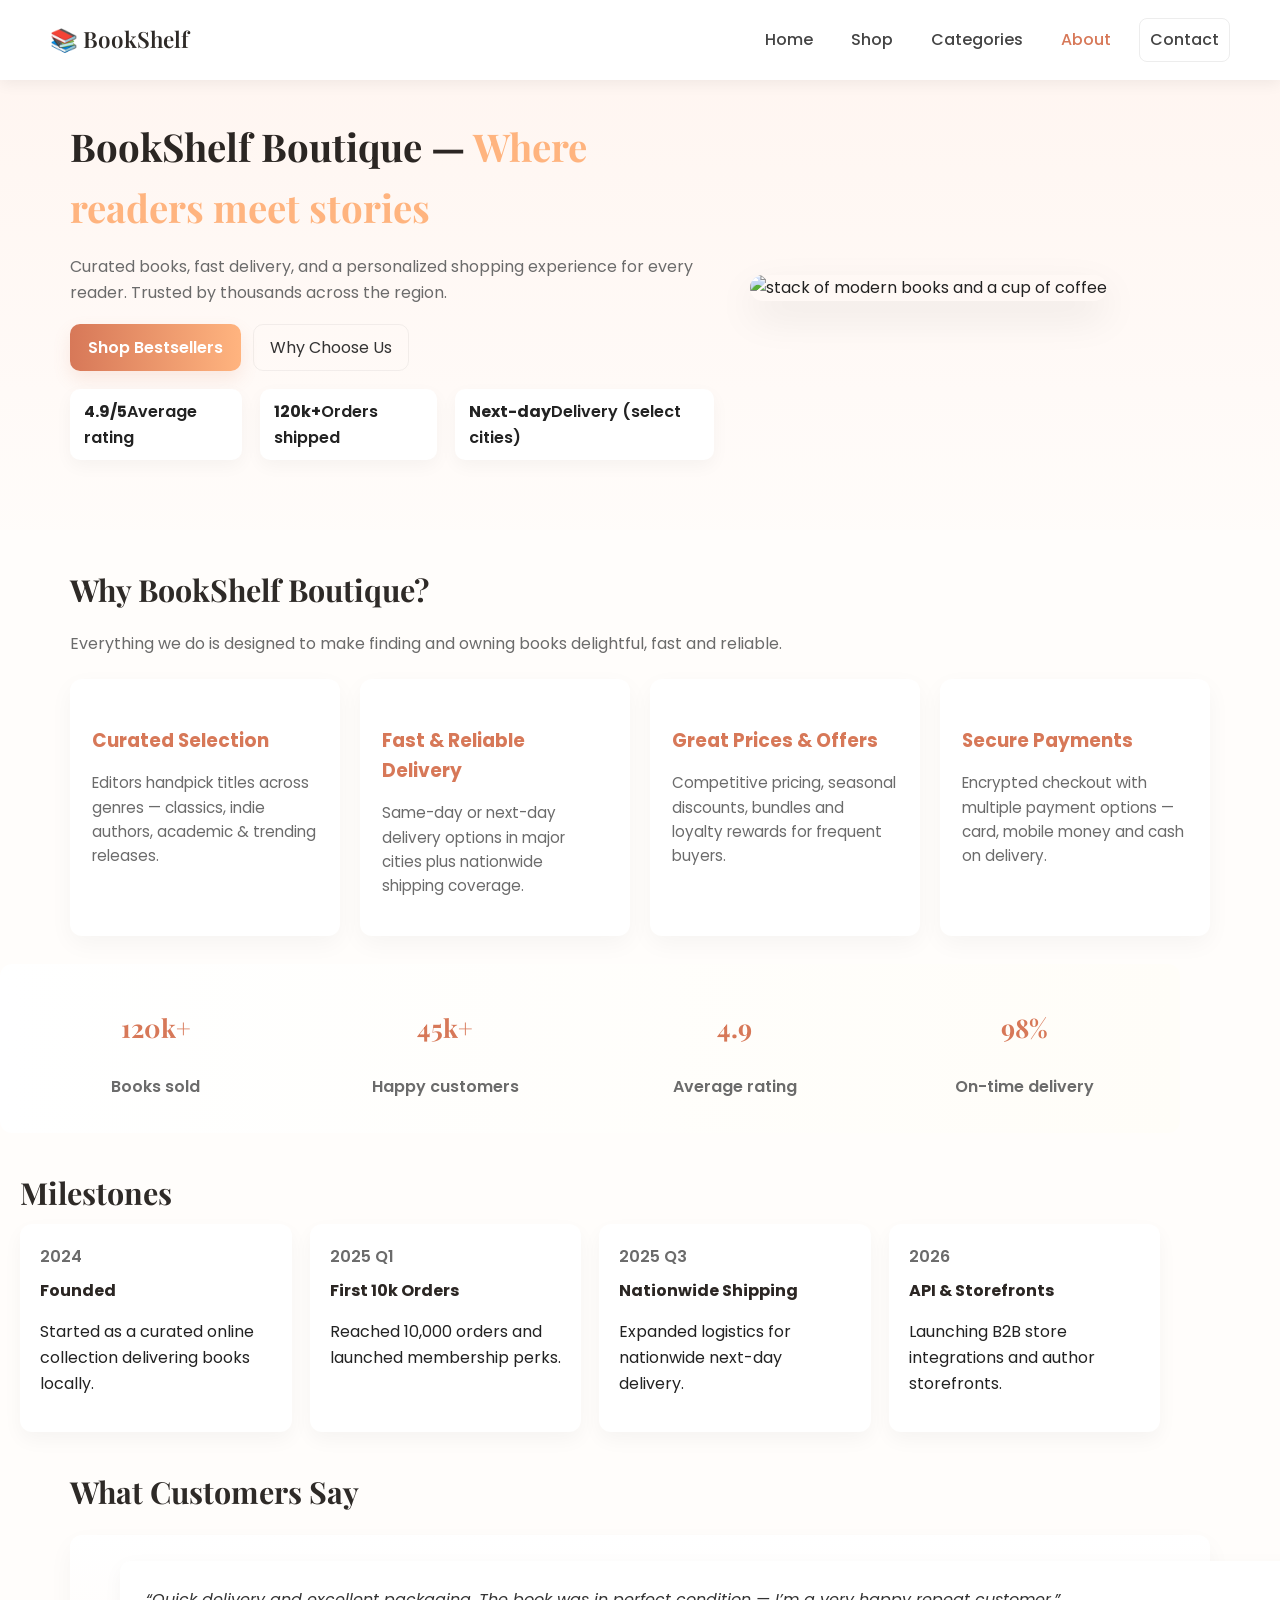
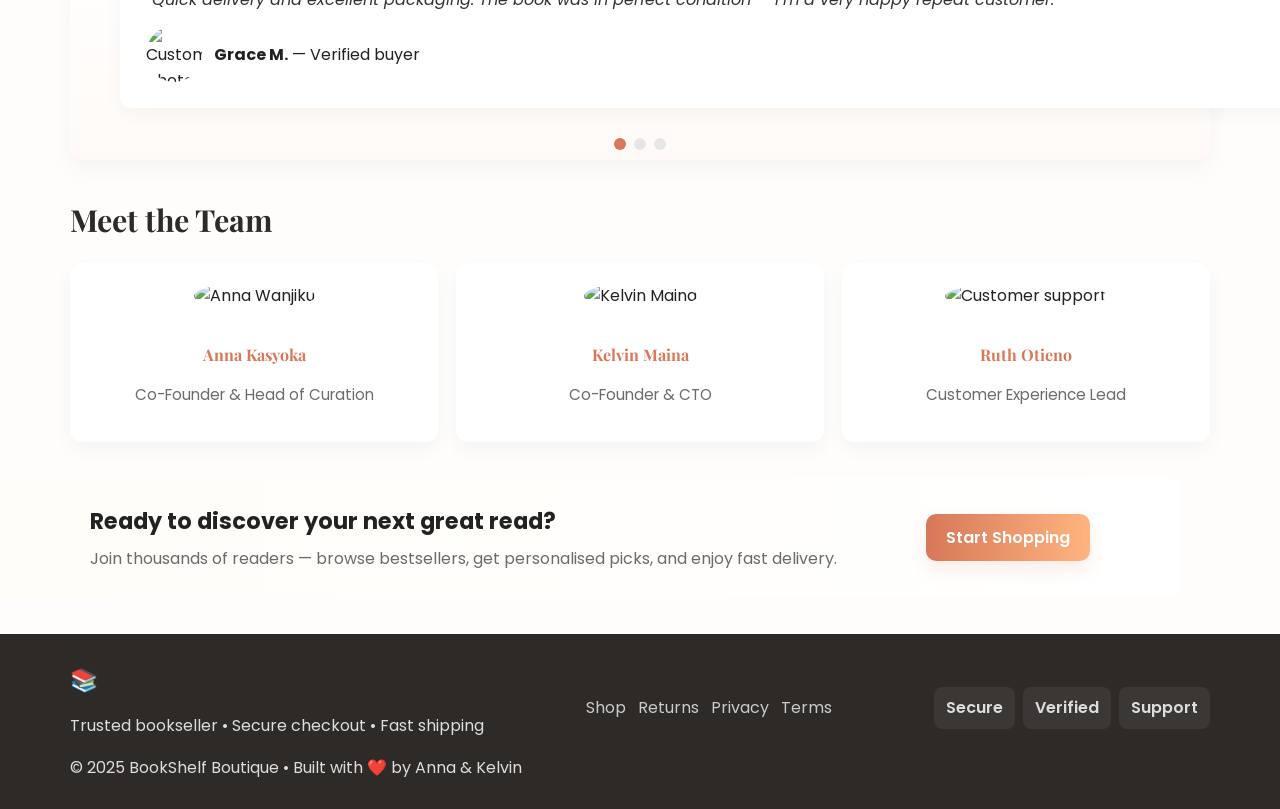
==== about.html @ 013572ca "modified the homepage footer and header and  added about page" ====
<!DOCTYPE html>
<html lang="en">
<head>
  <meta charset="utf-8" />
  <meta name="viewport" content="width=device-width,initial-scale=1" />
  <title>About Us — BookShelf Boutique</title>

  <!-- Fonts -->
  <link href="https://fonts.googleapis.com/css2?family=Playfair+Display:wght@600;700&family=Poppins:wght@300;400;600&display=swap" rel="stylesheet">

  <!-- Main CSS -->
  <link rel="stylesheet" href="styles/about .css">
</head>
<body>

  <!-- Header / Nav -->
  <header class="site-header">
    <div class="container header-grid">
      <div class="brand">
        <a href="index.html" aria-label="BookShelf Home" class="logo">📚 <span>BookShelf</span></a>
      </div>
      <nav class="main-nav" aria-label="Primary">
        <a href="index.html">Home</a>
        <a href="shop.html">Shop</a>
        <a href="categories.html">Categories</a>
        <a href="about.html" class="active">About</a>
        <a href="contact.html" class="btn-outline">Contact</a>
      </nav>
    </div>
  </header>

  <!-- Hero -->
  <section class="hero-advanced">
    <div class="hero-inner container">
      <div class="hero-copy">
        <h1>BookShelf Boutique — <span>Where readers meet stories</span></h1>
        <p class="lead">Curated books, fast delivery, and a personalized shopping experience for every reader. Trusted by thousands across the region.</p>
        <div class="hero-ctas">
          <a class="btn-primary" href="shop.html">Shop Bestsellers</a>
          <a class="btn-ghost" href="#why">Why Choose Us</a>
        </div>
        <ul class="trust-row" aria-hidden="true">
          <li><strong>4.9/5</strong><span>Average rating</span></li>
          <li><strong>120k+</strong><span>Orders shipped</span></li>
          <li><strong>Next-day</strong><span>Delivery (select cities)</span></li>
        </ul>
      </div>

      <div class="hero-media" aria-hidden="true">
        <img src="https://images.unsplash.com/photo-1526318472351-c75fcf070dd4?auto=format&fit=crop&w=1000&q=80" alt="stack of modern books and a cup of coffee">
      </div>
    </div>
  </section>

  <!-- Why Choose Us -->
  <section id="why" class="why-choose container">
    <h2 class="section-title">Why BookShelf Boutique?</h2>
    <p class="section-sub">Everything we do is designed to make finding and owning books delightful, fast and reliable.</p>

    <div class="features-grid">
      <article class="feature-card">
        <img src="https://img.icons8.com/color/96/000000/open-book--v2.png" alt="" aria-hidden="true">
        <h3>Curated Selection</h3>
        <p>Editors handpick titles across genres — classics, indie authors, academic & trending releases.</p>
      </article>

      <article class="feature-card">
        <img src="https://img.icons8.com/color/96/000000/fast-delivery.png" alt="" aria-hidden="true">
        <h3>Fast & Reliable Delivery</h3>
        <p>Same-day or next-day delivery options in major cities plus nationwide shipping coverage.</p>
      </article>

      <article class="feature-card">
        <img src="https://img.icons8.com/color/96/000000/discount.png" alt="" aria-hidden="true">
        <h3>Great Prices & Offers</h3>
        <p>Competitive pricing, seasonal discounts, bundles and loyalty rewards for frequent buyers.</p>
      </article>

      <article class="feature-card">
        <img src="https://img.icons8.com/color/96/000000/lock--v1.png" alt="" aria-hidden="true">
        <h3>Secure Payments</h3>
        <p>Encrypted checkout with multiple payment options — card, mobile money and cash on delivery.</p>
      </article>
    </div>
  </section>

  <!-- Business Stats -->
  <section class="stats container">
    <div class="stat">
      <h3>120k+</h3>
      <p>Books sold</p>
    </div>
    <div class="stat">
      <h3>45k+</h3>
      <p>Happy customers</p>
    </div>
    <div class="stat">
      <h3>4.9</h3>
      <p>Average rating</p>
    </div>
    <div class="stat">
      <h3>98%</h3>
      <p>On-time delivery</p>
    </div>
  </section>

  <!-- Milestones / Timeline -->
  <section class="timeline container">
    <h2 class="section-title">Milestones</h2>
    <div class="timeline-grid">
      <div class="milestone">
        <time>2024</time>
        <h4>Founded</h4>
        <p>Started as a curated online collection delivering books locally.</p>
      </div>
      <div class="milestone">
        <time>2025 Q1</time>
        <h4>First 10k Orders</h4>
        <p>Reached 10,000 orders and launched membership perks.</p>
      </div>
      <div class="milestone">
        <time>2025 Q3</time>
        <h4>Nationwide Shipping</h4>
        <p>Expanded logistics for nationwide next-day delivery.</p>
      </div>
      <div class="milestone">
        <time>2026</time>
        <h4>API & Storefronts</h4>
        <p>Launching B2B store integrations and author storefronts.</p>
      </div>
    </div>
  </section>

  <!-- Reviews Carousel (CSS-only simple) -->
  <section class="reviews container" aria-label="Customer reviews">
    <h2 class="section-title">What Customers Say</h2>

    <div class="reviews-wrap">
      <input type="radio" name="r" id="r1" checked>
      <input type="radio" name="r" id="r2">
      <input type="radio" name="r" id="r3">

      <div class="review-cards">
        <figure class="review">
          <blockquote>
            “Quick delivery and excellent packaging. The book was in perfect condition — I’m a very happy repeat customer.”
          </blockquote>
          <figcaption>
            <img src="https://images.unsplash.com/photo-1544005313-94ddf0286df2?auto=format&fit=crop&w=200&q=80" alt="Customer photo">
            <div>
              <strong>Grace M.</strong>
              <span>— Verified buyer</span>
            </div>
            <div class="stars">★★★★★</div>
          </figcaption>
        </figure>

        <figure class="review">
          <blockquote>
            “Amazing selection and the recommendation engine actually works! Got a perfect gift for my sister.”
          </blockquote>
          <figcaption>
            <img src="https://images.unsplash.com/photo-1545996124-1b72f9a6ab15?auto=format&fit=crop&w=200&q=80" alt="Customer photo">
            <div>
              <strong>Samuel K.</strong>
              <span>— Verified buyer</span>
            </div>
            <div class="stars">★★★★★</div>
          </figcaption>
        </figure>

        <figure class="review">
          <blockquote>
            “Great prices and excellent customer support. Returned an order without any issue — 5 stars.”
          </blockquote>
          <figcaption>
            <img src="https://images.unsplash.com/photo-1547425260-76bcadfb4f2c?auto=format&fit=crop&w=200&q=80" alt="Customer photo">
            <div>
              <strong>Aisha T.</strong>
              <span>— Verified buyer</span>
            </div>
            <div class="stars">★★★★★</div>
          </figcaption>
        </figure>
      </div>

      <div class="review-controls">
        <label for="r1"></label>
        <label for="r2"></label>
        <label for="r3"></label>
      </div>
    </div>
  </section>

  <!-- Team -->
  <section class="team container">
    <h2 class="section-title">Meet the Team</h2>
    <div class="team-grid">
      <div class="member-card">
        <!-- replace with your image-->
        <img src="https://images.unsplash.com/photo-1544005313-94ddf0286df2?auto=format&fit=crop&w=400&q=80" alt="Anna Wanjiku">
        <h4>Anna Kasyoka</h4>
        <p>Co-Founder & Head of Curation</p>
      </div>
      <div class="member-card">
        <img src="https://images.unsplash.com/photo-1603415526960-f8f0aaf5055d?auto=format&fit=crop&w=400&q=80" alt="Kelvin Maina">
        <h4>Kelvin Maina</h4>
        <p>Co-Founder & CTO</p>
      </div>
      <div class="member-card">
        <img src="https://images.unsplash.com/photo-1545996124-1b72f9a6ab15?auto=format&fit=crop&w=400&q=80" alt="Customer support">
        <h4>Ruth Otieno</h4>
        <p>Customer Experience Lead</p>
      </div>
    </div>
  </section>

  <!-- CTA -->
  <section class="cta container">
    <div class="cta-inner">
      <div>
        <h2>Ready to discover your next great read?</h2>
        <p>Join thousands of readers — browse bestsellers, get personalised picks, and enjoy fast delivery.</p>
      </div>
      <div>
        <a class="btn-primary" href="shop.html">Start Shopping</a>
      </div>
    </div>
  </section>

  <!-- Footer -->
  <footer class="site-footer">
    <div class="container footer-grid">
      <div class="footer-brand">
        <a class="logo" href="index.html">📚 BookShelf</a>
        <p class="muted">Trusted bookseller • Secure checkout • Fast shipping</p>
      </div>

      <nav class="footer-nav" aria-label="Footer">
        <a href="shop.html">Shop</a>
        <a href="returns.html">Returns</a>
        <a href="privacy.html">Privacy</a>
        <a href="terms.html">Terms</a>
      </nav>

      <div class="footer-trust">
        <div class="badge">Secure</div>
        <div class="badge">Verified</div>
        <div class="badge">Support</div>
      </div>
    </div>

    <div class="copyright">
      <div class="container">© 2025 BookShelf Boutique • Built with ❤️ by Anna & Kelvin</div>
    </div>
  </footer>

</body>
</html>
---- styles/about .css ----
/* ============================
   Reset & base(USED TO SET THE  GLOBAL STYLES)
   ============================ */
:root{
  --bg: #fffdfb;
  --accent: #d77858;
  --accent-2: #ffb47f;
  --muted: #6b6b6b;
  --card: #ffffff;
  --glass: rgba(255,255,255,0.7);
}

*{box-sizing:border-box}
html,body{height:100%}
body{
  margin:0;
  font-family: 'Poppins', sans-serif;
  background:var(--bg);
  color:#222;
  -webkit-font-smoothing:antialiased;
  -moz-osx-font-smoothing:grayscale;
  line-height:1.6;
}

/* Container */
.container{max-width:1180px;margin:0 auto;padding:0 20px}

/* ============================
   Header
   ============================ */
.site-header{background:#fff;box-shadow:0 4px 14px rgba(22,22,22,0.06);position:sticky;top:0;z-index:100}
.header-grid{display:flex;align-items:center;justify-content:space-between;padding:18px 0}
.brand .logo, .footer-brand .logo{font-family:'Playfair Display',serif;font-weight:600;color:#2e2a27;text-decoration:none;font-size:1.4rem}
.main-nav{display:flex;gap:18px;align-items:center}
.main-nav a{color:#444;text-decoration:none;font-weight:500;padding:8px 10px;border-radius:8px;transition:all .18s}
.main-nav a.active, .main-nav a:hover{color:var(--accent)}
.btn-outline{border:1px solid rgba(34,34,34,0.08);padding:8px 12px;border-radius:8px}

/* ============================
   Hero
   ============================ */
.hero-advanced{padding:36px 0 70px;background:linear-gradient(180deg, rgba(255,242,236,0.65), rgba(255,247,244,0.2))}
.hero-inner{display:grid;grid-template-columns:1fr 460px;gap:36px;align-items:center}
.hero-copy h1{font-family:'Playfair Display',serif;font-size:2.4rem;margin:0 0 14px;color:#2b2623}
.hero-copy h1 span{color:var(--accent-2)}
.lead{color:var(--muted);margin-bottom:18px}
.hero-ctas{display:flex;gap:12px;margin-bottom:18px}
.btn-primary{background:linear-gradient(90deg,var(--accent),var(--accent-2));color:#fff;padding:11px 18px;border-radius:10px;text-decoration:none;font-weight:600;box-shadow:0 8px 18px rgba(215,119,88,0.14);transition:transform .16s}
.btn-primary:hover{transform:translateY(-4px)}
.btn-ghost{background:transparent;border:1px solid rgba(34,34,34,0.06);padding:10px 16px;border-radius:10px;text-decoration:none;color:#333}
.trust-row{display:flex;gap:18px;list-style:none;padding:0;margin:18px 0 0}
.trust-row li{background:var(--card);padding:10px 14px;border-radius:10px;font-weight:600;color:#222;box-shadow:0 6px 18px rgba(12,12,12,0.04)}
.hero-media img{width:100%;height:340px;object-fit:cover;border-radius:14px;box-shadow:0 16px 40px rgba(12,12,12,0.08)}

/* Responsive hero */
@media (max-width: 980px){
  .hero-inner{grid-template-columns:1fr; text-align:center}
  .hero-media img{height:260px;margin:20px auto 0}
}

/* ============================
   Why Choose Us
   ============================ */
.section-title{font-family:'Playfair Display',serif;font-size:1.9rem;color:#2e2a27;margin:36px 0 6px}
.section-sub{color:var(--muted);margin-bottom:22px}
.features-grid{display:grid;grid-template-columns:repeat(auto-fit,minmax(220px,1fr));gap:20px;margin-top:18px}
.feature-card{background:var(--card);padding:22px;border-radius:12px;box-shadow:0 8px 24px rgba(20,20,20,0.04);text-align:left;transition:transform .18s}
.feature-card img{width:56px;margin-bottom:12px}
.feature-card h3{margin:0 0 8px;color:var(--accent)}
.feature-card p{color:var(--muted);font-size:0.95rem}
.feature-card:hover{transform:translateY(-8px)}

/* ============================
   Stats
   ============================ */
.stats{display:flex;gap:18px;justify-content:space-between;margin:28px 0;padding:18px 20px;background:linear-gradient(90deg,#fff,#fffdf8);border-radius:12px}
.stat{text-align:center;flex:1}
.stat h3{font-family:'Playfair Display',serif;font-size:1.6rem;color:var(--accent)}
.stat p{color:var(--muted);margin-top:6px;font-weight:600}

/* ============================
   Timeline
   ============================ */
.timeline{margin:36px 0}
.timeline-grid{display:grid;grid-template-columns:repeat(auto-fit,minmax(220px,1fr));gap:18px}
.milestone{background:var(--card);padding:20px;border-radius:12px;box-shadow:0 8px 20px rgba(15,15,15,0.04)}
.milestone time{display:block;color:var(--muted);font-weight:600;margin-bottom:8px}
.milestone h4{margin:0 0 8px;color:#2b2623}

/* ============================
   Reviews (CSS-only carousel)
   ============================ */
.reviews-wrap{position:relative;margin:18px 0;padding:10px;border-radius:12px;background:linear-gradient(180deg,#fff,#fffaf7);box-shadow:0 10px 26px rgba(10,10,10,0.04)}
.review-cards{display:flex;gap:18px;overflow:hidden}
.review{min-width:100%;padding:26px;border-radius:10px;box-shadow:0 6px 20px rgba(20,20,20,0.04);background:var(--card)}
.review blockquote{font-style:italic;color:#333;margin:0 0 14px;font-size:1rem;line-height:1.6}
.review figcaption{display:flex;align-items:center;gap:12px}
.review figcaption img{width:56px;height:56px;border-radius:50%;object-fit:cover}
.stars{color:var(--accent);margin-left:auto;font-weight:700}

/* inputs hide */
.reviews-wrap input{display:none}
/* slide logic */
#r1:checked ~ .review-cards{transform:translateX(0)}
#r2:checked ~ .review-cards{transform:translateX(-100%)}
#r3:checked ~ .review-cards{transform:translateX(-200%)}
.review-cards{transition:transform .6s cubic-bezier(.22,.9,.36,1);width:300%}

/* controls */
.review-controls{display:flex;gap:8px;justify-content:center;margin-top:14px}
.review-controls label{width:12px;height:12px;background:#e6e6e6;border-radius:50%;display:inline-block;cursor:pointer;transition:all .18s}
#r1:checked ~ .review-controls label[for="r1"], #r2:checked ~ .review-controls label[for="r2"], #r3:checked ~ .review-controls label[for="r3"]{background:var(--accent)}

/* ============================
   Team
   ============================ */
.team-grid{display:grid;grid-template-columns:repeat(auto-fit,minmax(200px,1fr));gap:18px;margin:18px 0}
.member-card{background:var(--card);padding:20px;border-radius:12px;text-align:center;box-shadow:0 8px 20px rgba(12,12,12,0.04);transition:transform .18s}
.member-card img{width:110px;height:110px;border-radius:50%;object-fit:cover;margin-bottom:12px}
.member-card h4{font-family:'Playfair Display',serif;color:var(--accent);margin-bottom:6px}
.member-card p{color:var(--muted);font-size:0.95rem}
.member-card:hover{transform:translateY(-6px)}

/* ============================
   CTA
   ============================ */
.cta{margin:36px 0;padding:26px;border-radius:12px;background:linear-gradient(90deg,#fffdf8,#fff);display:flex;justify-content:center;align-items:center}
.cta-inner{display:flex;align-items:center;justify-content:space-between;gap:20px;width:100%;max-width:1000px}
.cta-inner h2{font-size:1.4rem;margin:0}
.cta-inner p{color:var(--muted);margin:6px 0 0}
.cta .btn-primary{padding:12px 20px}

/* ============================
   Footer
   ============================ */
.site-footer{background:#2e2a27;color:#ddd;padding:28px 0;margin-top:30px}
.footer-grid{display:flex;gap:18px;align-items:center;justify-content:space-between}
.footer-nav{display:flex;gap:12px}
.footer-nav a{color:#ddd;text-decoration:none;opacity:.9}
.footer-trust{display:flex;gap:8px;align-items:center}
.badge{background:rgba(255,255,255,0.06);padding:8px 12px;border-radius:8px;font-weight:600}

/* small screens */
@media (max-width:720px){
  .stats{flex-direction:column;gap:12px}
  .footer-grid{flex-direction:column;gap:12px;text-align:center}
  .cta-inner{flex-direction:column;align-items:flex-start}
  .hero-copy{order:2}
  .hero-media{order:1}
}
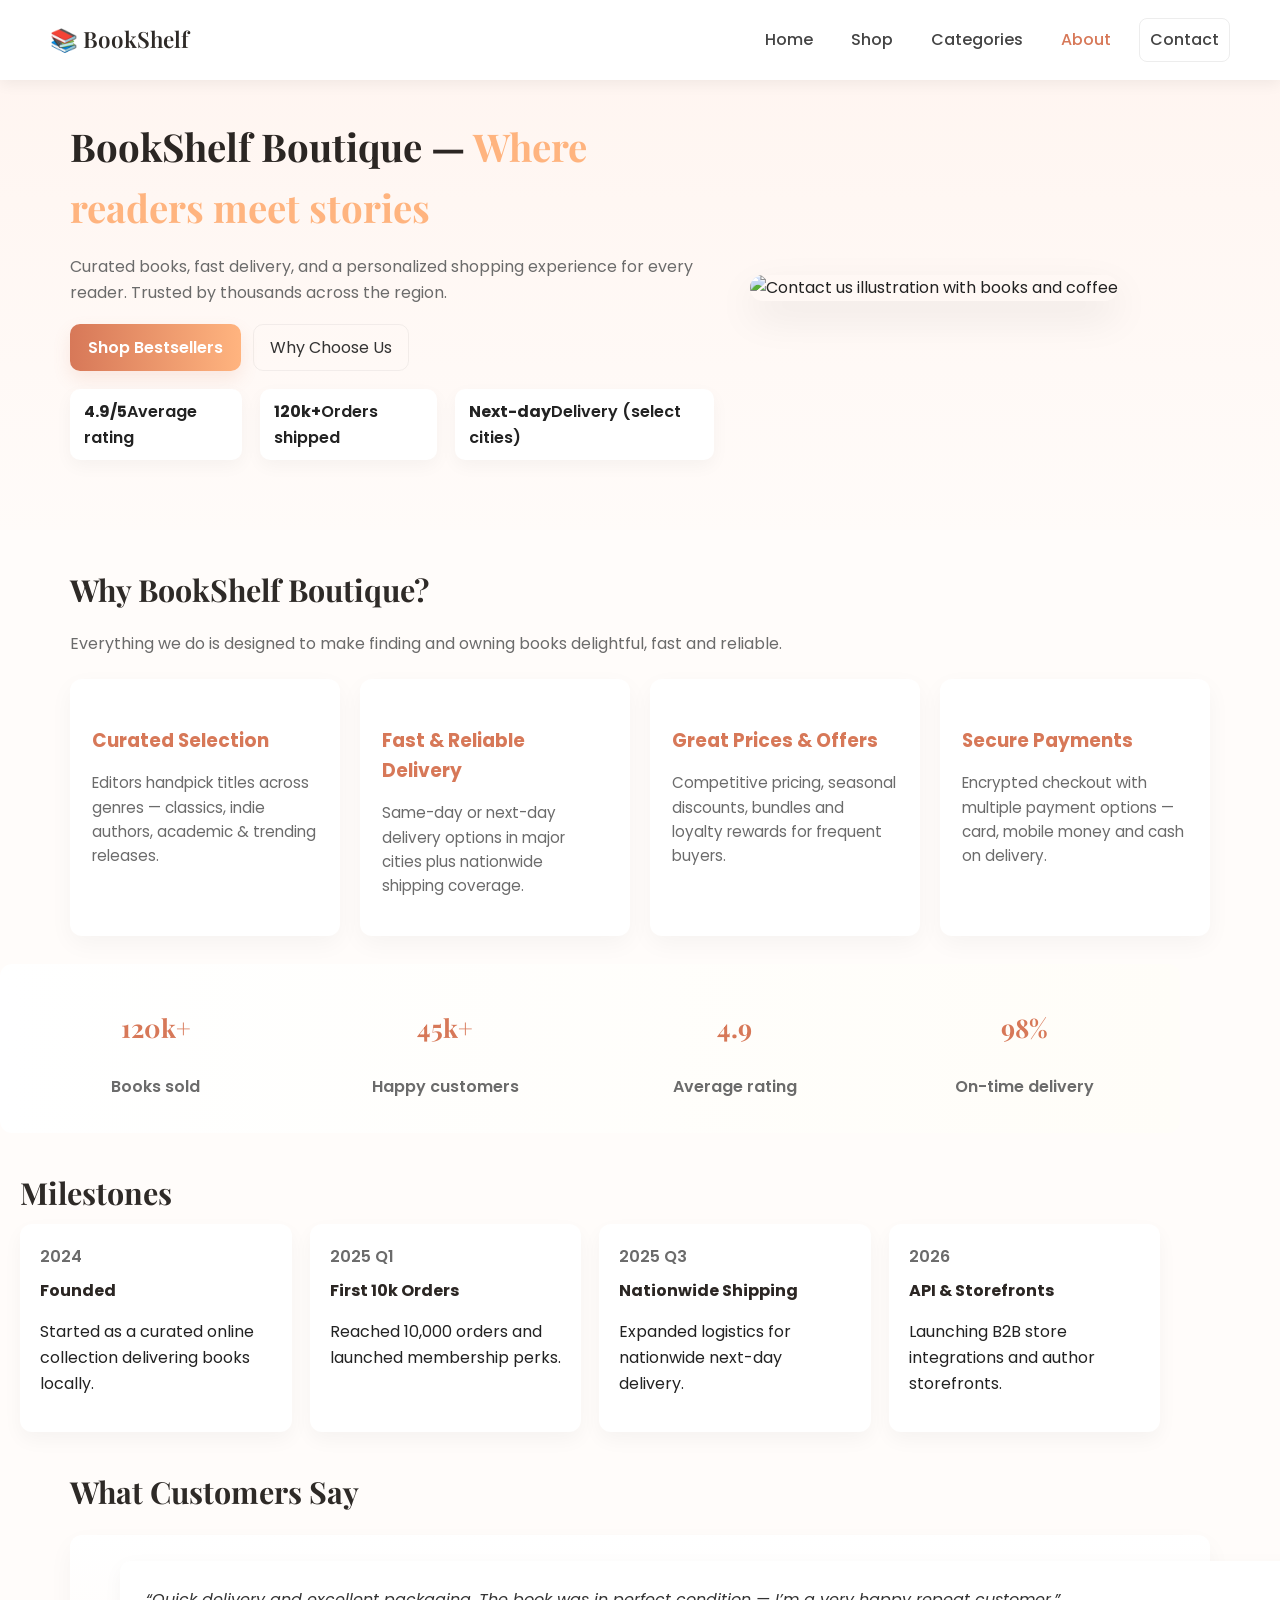
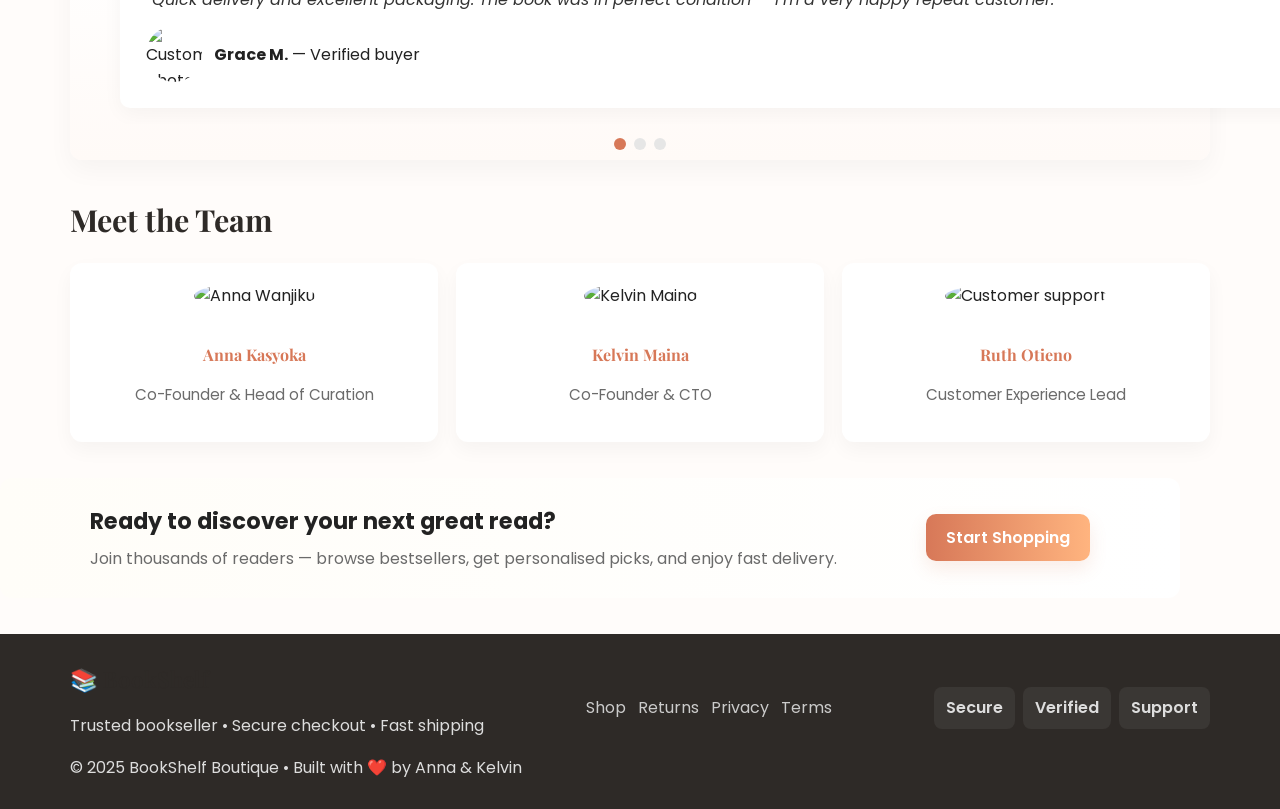
==== commit 59b8b938: "added contacts page and modified index and about pages" ====
--- a/about.html
+++ b/about.html
@@ -47,7 +47,7 @@
       </div>
 
       <div class="hero-media" aria-hidden="true">
-        <img src="https://images.unsplash.com/photo-1526318472351-c75fcf070dd4?auto=format&fit=crop&w=1000&q=80" alt="stack of modern books and a cup of coffee">
+        <img src="https://images.unsplash.com/photo-1524995997946-a1c2e315a42f?auto=format&fit=crop&w=1000&q=80" alt="Contact us illustration with books and coffee" alt="stack of modern books and a cup of coffee">
       </div>
     </div>
   </section>
--- a/styles/about .css
+++ b/styles/about .css
@@ -2,7 +2,7 @@
    Reset & base(USED TO SET THE  GLOBAL STYLES)
    ============================ */
 :root{
-  --bg: #fffdfb;
+  --bg: hsl(30, 100%, 99%);
   --accent: #d77858;
   --accent-2: #ffb47f;
   --muted: #6b6b6b;
